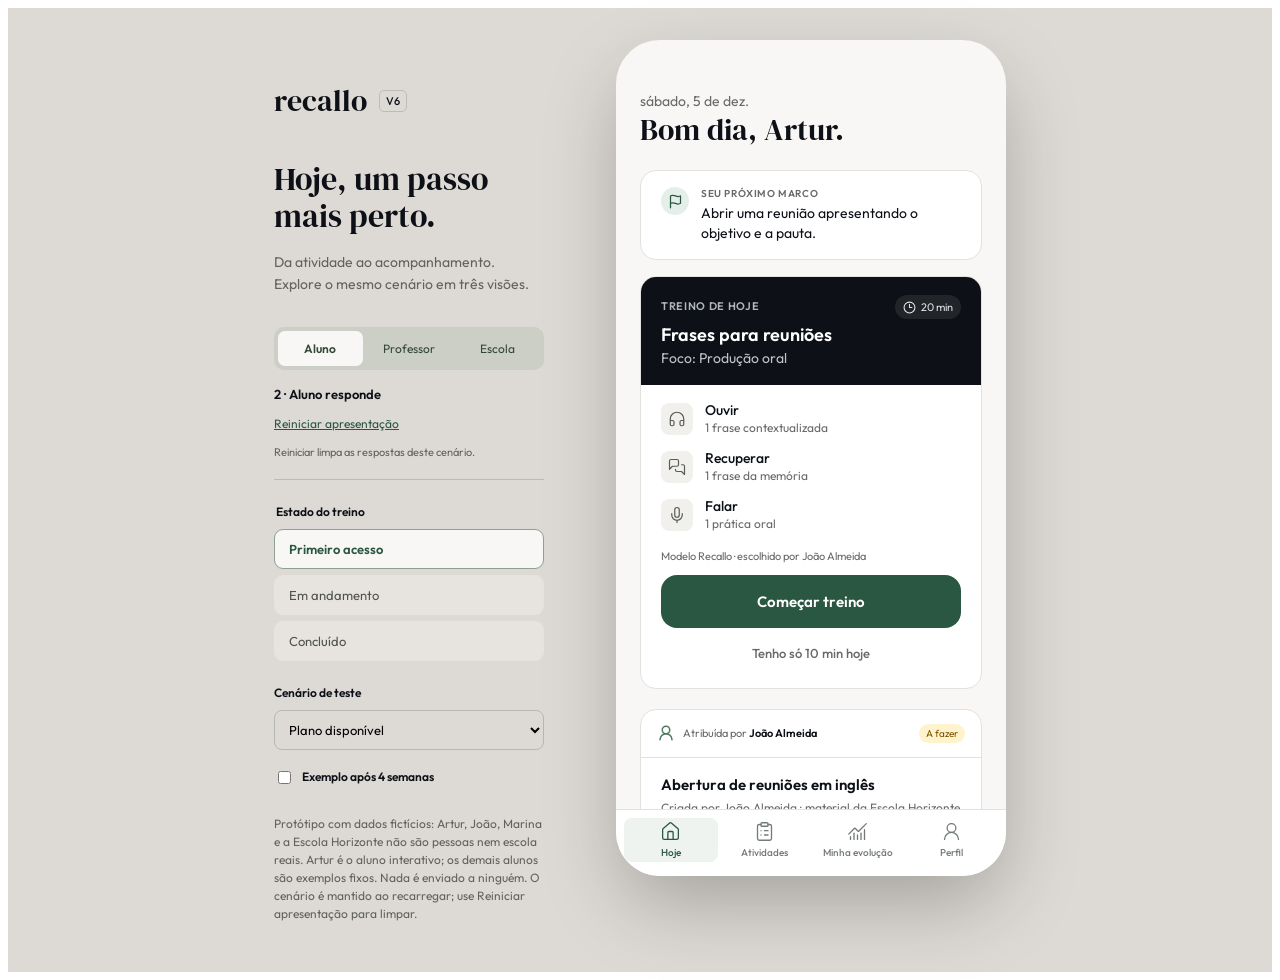
==== index.html @ e8f922bb "Publish Recallo school demo build" ====
<!doctype html>
<html lang="pt-BR">
  <head>
    <meta charset="UTF-8" />
    <meta name="viewport" content="width=device-width, initial-scale=1.0" />
    <meta name="theme-color" content="#2a5741" />
    <title>Recallo V6 · Demonstração para escolas</title>
    <meta name="description" content="Demonstração interativa da experiência Recallo para aluno, professor e escola, com dados fictícios." />
    <script type="module" crossorigin src="/assets/index-Ca0jK_95.js"></script>
    <link rel="stylesheet" crossorigin href="/assets/index-BqFRovKu.css">
  </head>
  <body>
    <div id="root"></div>
  </body>
</html>
---- assets/index-BqFRovKu.css ----
.recallo-v6{--v6-paper: #f8f7f5;--v6-ink: #0d1117;--v6-green: #2a5741;--v6-muted: #696966;--v6-border: #e3e1dc;font-family:Outfit,sans-serif;color:var(--v6-ink);background:#dddad5;min-height:100dvh;padding:32px 24px}.recallo-v6 *{box-sizing:border-box}.recallo-v6 p,.recallo-v6 h1,.recallo-v6 h2{margin:0;overflow-wrap:anywhere}.recallo-v6 button,.recallo-v6 select,.recallo-v6 a{font:inherit}.recallo-v6 button,.recallo-v6 a,.recallo-v6 select{-webkit-tap-highlight-color:transparent}.recallo-v6 button{cursor:pointer}.recallo-v6 :focus-visible{outline:3px solid #6f977e;outline-offset:3px}.recallo-v6 .v6-workspace{display:flex;align-items:flex-start;justify-content:center;gap:72px;max-width:1000px;margin:auto}.recallo-v6 .v6-demo{width:270px;padding-top:40px;flex-shrink:0}.recallo-v6 .v6-demo-brand{font-family:"DM Serif Display",Georgia,serif;font-size:30px;display:flex;align-items:center;gap:12px;margin-bottom:40px}.recallo-v6 .v6-demo-brand span{font:500 11px Outfit,sans-serif;border:1px solid #babeb5;border-radius:5px;padding:3px 6px}.recallo-v6 .v6-demo h2{font:32px/1.15 "DM Serif Display",Georgia,serif;margin-bottom:16px}.recallo-v6 .v6-demo-description{color:#62635d;font-size:14px;line-height:1.6;margin-bottom:32px}.recallo-v6 .v6-demo fieldset{margin:0 0 24px;padding:0;border:0}.recallo-v6 .v6-demo legend,.recallo-v6 .v6-demo label{display:block;font-size:12px;font-weight:600;margin-bottom:10px}.recallo-v6 .v6-demo-options{display:grid;gap:6px}.recallo-v6 .v6-demo-options button{padding:11px 14px;text-align:left;background:#e7e4df;border:1px solid transparent;border-radius:9px;color:#50534d;font-size:13px}.recallo-v6 .v6-demo-options button[aria-pressed=true]{background:#f8f7f5;color:#2a5741;border-color:#8da291;font-weight:600}.recallo-v6 .v6-demo select{width:100%;border:1px solid #b6b9ae;border-radius:8px;padding:10px;background:transparent;font-size:13px}.recallo-v6 .v6-demo-footnote{margin-top:28px;font-size:12px;color:#62635d;line-height:1.5}.recallo-v6 .recallo-v6__phone{display:flex;flex-direction:column;width:390px;max-width:100%;height:min(844px,calc(100dvh - 64px));flex-shrink:0;overflow:hidden;background:var(--v6-paper);border-radius:44px;box-shadow:0 32px 80px -8px #0004;position:sticky;top:32px}.recallo-v6 .v6-content{flex:1;min-height:0;overflow-y:auto;scrollbar-width:thin;scrollbar-color:#d3d4cd transparent}.recallo-v6 .v6-today{padding:52px 24px 28px}.recallo-v6 .v6-greeting{margin-bottom:22px}.recallo-v6 .v6-greeting>p{font-size:14px;color:var(--v6-muted);margin-bottom:2px}.recallo-v6 h1{font:30px/1.2 "DM Serif Display",Georgia,serif}.recallo-v6 .v6-card{background:#fff;border:1px solid var(--v6-border);border-radius:16px;overflow:hidden}.recallo-v6 .v6-info-card{display:flex;align-items:flex-start;gap:12px;padding:16px 20px;margin-bottom:16px;font-size:14px;line-height:1.4}.recallo-v6 .v6-round-icon{display:flex;align-items:center;justify-content:center;color:var(--v6-green);background:#e5efe9;width:28px;height:28px;flex-shrink:0;border-radius:50%}.recallo-v6 .v6-eyebrow{text-transform:uppercase;letter-spacing:.06em;font-size:10px;font-weight:600;color:var(--v6-muted);margin-bottom:3px}.recallo-v6 .v6-row{display:flex;align-items:center;gap:8px}.recallo-v6 .v6-between{justify-content:space-between}.recallo-v6 .v6-training-header{background:#0d1117;color:#fff;padding:18px 20px}.recallo-v6 .v6-training-header h2{font-size:18px;font-weight:600;margin:4px 0 2px;line-height:1.3}.recallo-v6 .v6-training-header>p{font-size:14px;color:#c0c4c8}.recallo-v6 .v6-training-header .v6-eyebrow{color:#b1b6bc;font-size:11px}.recallo-v6 .v6-pill{display:inline-flex;align-items:center;gap:5px;border-radius:30px;background:#ffffff15;color:#e1e4e6;padding:5px 8px;font-size:11px;white-space:nowrap}.recallo-v6 .v6-training-header .v6-training-status{color:#c7e6cf;font-size:12px;margin-top:12px}.recallo-v6 .v6-steps{list-style:none;padding:16px 20px;margin:0;display:grid;gap:12px}.recallo-v6 .v6-steps li{display:flex;align-items:center;gap:12px}.recallo-v6 .v6-icon-tile{width:32px;height:32px;background:#f2f0ed;border-radius:8px;display:flex;align-items:center;justify-content:center;flex-shrink:0;color:#565c56}.recallo-v6 .v6-step-label{font-size:14px;font-weight:500}.recallo-v6 .v6-small{font-size:12px;color:var(--v6-muted);line-height:1.5}.recallo-v6 .v6-step-done .v6-icon-tile{background:#e5efe9;color:var(--v6-green)}.recallo-v6 .v6-step-done .v6-step-label{color:var(--v6-muted)}.recallo-v6 .v6-next{margin-left:auto;font-size:10px;color:var(--v6-green);white-space:nowrap}.recallo-v6 .v6-steps li[data-next=true] .v6-step-label{color:var(--v6-green);font-weight:600}.recallo-v6 .v6-training{margin-bottom:20px}.recallo-v6 .v6-content-origin{padding:0 20px 8px;color:var(--v6-muted);font-size:11px}.recallo-v6 .v6-actions{display:grid;gap:4px;margin:0;padding:4px 20px 12px}.recallo-v6 .v6-actions .v6-secondary{background:transparent;border-color:transparent;padding:10px 4px;min-height:44px;font-size:13px}.recallo-v6 .v6-button{display:flex;align-items:center;justify-content:center;gap:8px;width:100%;padding:15px 12px;border-radius:16px;border:1px solid transparent;text-decoration:none;font-size:14px;font-weight:500;min-height:48px;line-height:1.4}.recallo-v6 .v6-primary{background:var(--v6-green);color:#fff;font-size:15px;font-weight:600}.recallo-v6 .v6-primary:hover{background:#204632}.recallo-v6 .v6-secondary{background:#fff;border-color:var(--v6-border);color:var(--v6-muted)}.recallo-v6 .v6-outline{background:#f0f5f1;border-color:#a9beb0;color:var(--v6-green);border-radius:12px;padding:11px}.recallo-v6 .v6-completion-note{text-align:center;font-size:14px;line-height:1.5;color:var(--v6-muted);padding:4px}.recallo-v6 .v6-teacher{margin-bottom:16px}.recallo-v6 .v6-teacher header{padding:14px 16px;border-bottom:1px solid var(--v6-border);color:#4b7a5e}.recallo-v6 .v6-teacher header p{font-size:11px;color:var(--v6-muted);flex:1}.recallo-v6 .v6-teacher strong{color:var(--v6-ink);font-weight:600}.recallo-v6 .v6-pending{font-size:10px;background:#fff3cd;color:#805600;padding:3px 7px;border-radius:16px;white-space:nowrap}.recallo-v6 .v6-card-body{padding:16px 20px}.recallo-v6 .v6-card-body h2{font-size:15px;font-weight:600;line-height:1.4;margin-bottom:4px}.recallo-v6 .v6-instruction{font-size:14px;line-height:1.5;margin:12px 0 16px}.recallo-v6 .v6-rationale{margin-bottom:0}.recallo-v6 .v6-rationale h2{font-size:12px;font-weight:600;color:var(--v6-green);margin-bottom:4px}.recallo-v6 .v6-next-class{padding:16px 2px 0;color:var(--v6-muted);font-size:12px;line-height:1.5}.recallo-v6 .v6-next-class strong{color:var(--v6-green)}.recallo-v6 .v6-nav{display:grid;grid-template-columns:repeat(4,minmax(0,1fr));flex-shrink:0;padding:8px 8px calc(14px + env(safe-area-inset-bottom));background:#fff;border-top:1px solid var(--v6-border)}.recallo-v6 .v6-nav a{color:#737b77;display:flex;flex-direction:column;align-items:center;justify-content:center;gap:4px;font-size:10px;font-weight:500;min-height:44px;text-decoration:none;border-radius:8px}.recallo-v6 .v6-nav a.active{color:var(--v6-green);background:#eef3f0}.recallo-v6 .v6-staff-nav{grid-template-columns:repeat(3,minmax(0,1fr))}.recallo-v6 .v6-placeholder{padding:64px 24px 32px;display:grid;align-content:start;gap:20px;line-height:1.6}.recallo-v6 .v6-sr-only{position:absolute;width:1px;height:1px;padding:0;margin:-1px;overflow:hidden;clip:rect(0,0,0,0);white-space:nowrap;border:0}.recallo-v6 .v6-role-nav{display:flex;gap:4px;padding:4px;border-radius:10px;background:#cbcfc5;margin-bottom:16px}.recallo-v6 .v6-role-nav a{flex:1;padding:10px 4px;text-align:center;font-size:12px;border-radius:7px;color:#344738;text-decoration:none}.recallo-v6 .v6-role-nav a.active{background:#f8f7f5;font-weight:600}.recallo-v6 .v6-demo-journey{border-bottom:1px solid #b9beb3;padding-bottom:20px;margin-bottom:24px;display:grid;gap:8px}.recallo-v6 .v6-demo-journey p{font-size:13px;font-weight:600}.recallo-v6 .v6-demo-journey button{text-align:left;font-size:12px;color:#2a5741;text-decoration:underline;background:none;border:none;padding:6px 0}.recallo-v6 .v6-demo-journey span{color:#62635d;font-size:11px}.recallo-v6 .v6-flow-page{padding:52px 24px 32px;display:flex;flex-direction:column;gap:18px;font-size:14px;line-height:1.55}.recallo-v6 .v6-flow-page h2{font-size:16px;font-weight:600;line-height:1.4}.recallo-v6 .v6-flow-page .v6-eyebrow{margin:0 0 -10px}.recallo-v6 .v6-flow-page .v6-card-body .v6-eyebrow{margin-bottom:10px}.recallo-v6 .v6-flow-lead{color:var(--v6-muted)}.recallo-v6 .v6-flow-page .v6-card-body>p{margin-top:8px}.recallo-v6 .v6-back{display:flex;gap:8px;align-items:center;color:var(--v6-green);text-decoration:none;font-size:13px;margin-bottom:8px;min-height:36px}.recallo-v6 .v6-flow-status{align-self:flex-start;font-size:11px;padding:4px 8px;border-radius:20px;background:#f1efea;color:#66665f}.recallo-v6 .v6-phase-assigned{color:#805600;background:#fff3cd}.recallo-v6 .v6-phase-submitted{color:#395d7f;background:#e8eff5}.recallo-v6 .v6-phase-reviewed{color:#2a5741;background:#e5efe9}.recallo-v6 .v6-form{display:grid;gap:14px}.recallo-v6 .v6-form label{font-size:13px;font-weight:600;display:block;margin-bottom:6px}.recallo-v6 .v6-form textarea{width:100%;resize:vertical;min-height:80px;padding:12px;background:#fff;border:1px solid #c9cec6;border-radius:12px;color:var(--v6-ink);font:14px/1.5 Outfit,sans-serif}.recallo-v6 .v6-rubric-options{border:0;padding:0;margin:0;display:flex;flex-wrap:wrap;gap:8px}.recallo-v6 .v6-rubric-options legend{font-weight:600;margin-bottom:8px}.recallo-v6 .v6-rubric-options label{display:inline-flex;align-items:center;gap:4px;border:1px solid var(--v6-border);border-radius:9px;padding:8px;margin:0;background:#fff;font-weight:400}.recallo-v6 .v6-rubric-options input{accent-color:var(--v6-green)}.recallo-v6 .v6-button:disabled{opacity:.45;cursor:not-allowed}.recallo-v6 .v6-response{list-style:none;padding:0;margin:12px 0 0;border:1px solid var(--v6-border);border-radius:14px;background:#fff;overflow:hidden}.recallo-v6 .v6-response li{display:flex;gap:12px;padding:14px}.recallo-v6 .v6-response li+li{border-top:1px solid var(--v6-border)}.recallo-v6 .v6-response li>span{color:#77907e;font-size:12px;padding-top:2px}.recallo-v6 .v6-feedback{padding:18px;background:#e5efe9;border:1px solid #c9d9ce;border-radius:16px;display:grid;gap:10px;color:#264f3a}.recallo-v6 .v6-feedback>p{white-space:pre-wrap}.recallo-v6 .v6-person{display:flex;gap:10px;align-items:center;flex-wrap:wrap}.recallo-v6 .v6-person>div{flex:1}.recallo-v6 .v6-person p{color:var(--v6-muted);font-size:12px}.recallo-v6 .v6-person .v6-flow-status{margin-left:auto}.recallo-v6 .v6-avatar{display:flex;justify-content:center;align-items:center;width:36px;height:36px;border-radius:50%;background:#e5efe9;color:#2a5741;font-size:12px;font-weight:600}.recallo-v6 .v6-timeline{list-style:none;margin:20px 0 0;padding:0;display:grid;gap:18px}.recallo-v6 .v6-timeline li{display:flex;gap:12px}.recallo-v6 .v6-timeline li>span{width:24px;height:24px;display:flex;align-items:center;justify-content:center;border-radius:50%;background:#eeefeb;color:#747c72;flex-shrink:0}.recallo-v6 .v6-timeline li[data-done=true]>span{background:#e5efe9;color:#2a5741}.recallo-v6 .v6-timeline p{font-size:12px;color:var(--v6-muted)}.recallo-v6 .v6-dot{width:5px;height:5px;background:#a3aaa0;border-radius:50%}.recallo-v6 .v6-facts{margin:12px 0 0}.recallo-v6 .v6-facts>div{display:grid;gap:4px;padding:12px 0;border-bottom:1px solid var(--v6-border)}.recallo-v6 .v6-facts>div:last-child{border-bottom:0}.recallo-v6 .v6-facts dt{color:var(--v6-muted);font-size:12px}.recallo-v6 .v6-facts dd{margin:0;font-size:14px;font-weight:500}.recallo-v6 .v6-menu-action{margin-top:16px}.recallo-v6 .v6-text-link{color:var(--v6-green);text-decoration:underline}.recallo-v6 .v6-segmented,.recallo-v6 .v6-skill-picker{display:flex;gap:4px;padding:4px;background:#eeede9;border-radius:12px}.recallo-v6 .v6-segmented button,.recallo-v6 .v6-skill-picker button{flex:1;border:0;border-radius:9px;padding:10px 3px;color:#646b62;background:transparent;font-size:13px}.recallo-v6 .v6-segmented button[aria-pressed=true],.recallo-v6 .v6-skill-picker button[aria-pressed=true]{color:#2a5741;background:#fff;box-shadow:0 1px 3px #0001;font-weight:600}.recallo-v6 .v6-skill-picker{margin-top:16px}.recallo-v6 .v6-skill-picker button{font-size:12px}.recallo-v6 .v6-example-switch{display:flex;align-items:center;justify-content:space-between;gap:8px;color:var(--v6-muted);font-size:11px}.recallo-v6 .v6-example-switch button{padding:6px 0;border:0;background:none;color:var(--v6-green);text-decoration:underline;font-size:11px}.recallo-v6 .v6-week-summary{padding:20px;background:#0d1117;border-radius:16px;color:#fff}.recallo-v6 .v6-week-summary .v6-eyebrow{color:#bdc1c6;margin-bottom:14px}.recallo-v6 .v6-week-summary>div{display:grid;grid-template-columns:repeat(3,1fr);gap:10px}.recallo-v6 .v6-week-summary strong{display:block;font-size:26px;line-height:1.3;font-weight:600}.recallo-v6 .v6-week-summary strong span{font-size:16px;font-weight:400;color:#bfc7c1}.recallo-v6 .v6-week-summary p>span{color:#bdc1c6;font-size:11px}.recallo-v6 .v6-chart-stat{display:flex;align-items:center;gap:12px;margin:18px 0 8px}.recallo-v6 .v6-chart-stat strong{font-size:30px;color:#2a5741;font-weight:600}.recallo-v6 .v6-chart-stat span{font-size:11px;color:var(--v6-muted)}.recallo-v6 .v6-chart-stat b{color:#2a5741;font-weight:500}.recallo-v6 .v6-line-chart{display:block;width:100%;margin:12px 0;overflow:visible}.recallo-v6 .v6-data-details{margin-top:12px;font-size:13px}.recallo-v6 .v6-data-details summary{color:#2a5741;cursor:pointer;padding:8px 0}.recallo-v6 .v6-data-details p{margin-top:10px}.recallo-v6 .v6-consistency{display:grid;gap:10px;margin-top:16px}.recallo-v6 .v6-consistency>div{display:flex;align-items:center;gap:10px;font-size:11px;color:var(--v6-muted)}.recallo-v6 .v6-consistency>div>div{display:flex;flex:1;gap:4px}.recallo-v6 .v6-consistency i{flex:1;height:16px;border-radius:3px;background:#f2f0ed}.recallo-v6 .v6-consistency i[data-done=true]{background:#2a5741}.recallo-v6 .v6-goal{margin-bottom:0}.recallo-v6 .v6-goal h2{font-size:14px}.recallo-v6 .v6-goal .v6-small{margin:6px 0 2px}.recallo-v6 .v6-history-notice{background:#e5efe9;border-radius:12px;padding:14px;font-size:13px}.recallo-v6 .v6-history-notice button{color:#2a5741;background:none;border:none;padding:8px 0 0;font-weight:500}.recallo-v6 .v6-practice-options{border:0;padding:0;margin:0;display:grid;gap:10px}.recallo-v6 .v6-practice-options legend{font-size:12px;color:var(--v6-muted);margin-bottom:12px}.recallo-v6 .v6-practice-options label{display:flex;align-items:center;gap:12px;padding:14px;background:#fff;border:1px solid #d3d8d0;border-radius:12px;cursor:pointer}.recallo-v6 .v6-practice-options input{accent-color:#2a5741}.recallo-v6 .v6-training-question{display:grid;gap:16px}.recallo-v6 .v6-training-question blockquote{margin:0;padding:14px;border-left:3px solid var(--v6-green);background:#eef3f0;font-size:16px}.recallo-v6 .v6-history-toggle{display:flex!important;align-items:center;gap:8px;margin-top:18px;line-height:1.4}.recallo-v6 .v6-example-tag{display:inline-block;margin-right:8px;padding:2px 8px;border-radius:20px;background:#efe9dc;color:#6b5a2e;font-size:11px;font-weight:600}.recallo-v6 .v6-dash-header{display:flex;flex-wrap:wrap;align-items:flex-end;justify-content:space-between;gap:8px 16px}.recallo-v6 .v6-flow-page .v6-dash-header .v6-eyebrow{margin:0 0 6px}.recallo-v6 .v6-dash-grid{display:grid;gap:14px}.recallo-v6 .v6-dash-block{display:flex;flex-direction:column;gap:8px}.recallo-v6 .v6-flow-page .v6-dash-block .v6-eyebrow{margin-bottom:0}.recallo-v6 .v6-dash-number{font-size:13px;color:var(--v6-muted)}.recallo-v6 .v6-dash-number strong{display:block;font:30px/1.1 "DM Serif Display",Georgia,serif;color:var(--v6-ink)}.recallo-v6 .v6-bar-chart{display:block;width:100%;height:auto;margin:4px 0}.recallo-v6 [data-rating=atendido]{--rating: #2a5741}.recallo-v6 [data-rating=parcial]{--rating: #c99a3a}.recallo-v6 [data-rating=ainda-nao]{--rating: #b85c45}.recallo-v6 .v6-criteria-chart{display:grid;gap:10px;margin:6px 0}.recallo-v6 .v6-criteria-legend{display:flex;flex-wrap:wrap;gap:10px;margin:0;padding:0;list-style:none;font-size:11px;color:var(--v6-muted)}.recallo-v6 .v6-criteria-legend li:before{content:"";display:inline-block;width:8px;height:8px;margin-right:5px;border-radius:2px;background:var(--rating)}.recallo-v6 .v6-criteria-row{display:grid;grid-template-columns:64px 1fr;align-items:center;gap:8px;font-size:12px}.recallo-v6 .v6-criteria-bar{display:flex;gap:2px;height:20px}.recallo-v6 .v6-criteria-bar i{display:flex;align-items:center;justify-content:center;min-width:18px;border-radius:4px;background:var(--rating);color:#fff;font-size:10px;font-style:normal;font-weight:600}.recallo-v6 .v6-signal-list{list-style:none;margin:4px 0;padding:0;display:grid;gap:10px;font-size:12px}.recallo-v6 .v6-signal-list li{display:grid;gap:2px;padding-left:10px;border-left:3px solid #d9a441}.recallo-v6 .v6-signal-list span,.recallo-v6 .v6-signal-detail span{color:var(--v6-muted)}.recallo-v6 .v6-signal-detail{list-style:none;margin:8px 0 0;padding:0;display:grid;gap:10px}.recallo-v6 .v6-signal-detail li{display:grid;gap:2px;font-size:13px}.recallo-v6 .v6-table-wrap{overflow-x:auto;margin-top:10px}.recallo-v6 .v6-dashboard>.v6-table-wrap{background:#fff;border:1px solid var(--v6-border);border-radius:16px}.recallo-v6 .v6-table{width:100%;border-collapse:collapse;font-size:12px}.recallo-v6 .v6-table th{text-align:left;font-weight:600;color:var(--v6-muted);padding:8px 10px;border-bottom:1px solid var(--v6-border);white-space:nowrap}.recallo-v6 .v6-table td{padding:10px;border-bottom:1px solid var(--v6-border);vertical-align:top}.recallo-v6 .v6-table tr:last-child td{border-bottom:0}.recallo-v6 .v6-table td:nth-child(-n+2){white-space:nowrap}.recallo-v6 .v6-dash-section-title{margin-top:12px}.recallo-v6 .v6-dash-row{display:grid;gap:14px}.recallo-v6 .v6-dash-tools{display:grid;justify-items:end;gap:8px}.recallo-v6 .v6-period{min-width:300px}.recallo-v6 .v6-trend-summary{list-style:none;margin:0;padding:0;display:grid;gap:4px;font-size:13px}.recallo-v6 .v6-trend-summary li{display:flex;justify-content:space-between;gap:8px}.recallo-v6 .v6-queue{list-style:none;margin:10px 0 0;padding:0;display:grid}.recallo-v6 .v6-queue li{display:flex;align-items:center;justify-content:space-between;gap:12px;padding:10px 0;border-bottom:1px solid var(--v6-border)}.recallo-v6 .v6-queue li:last-child{border-bottom:0}.recallo-v6 .v6-queue li>div{display:grid}.recallo-v6 .v6-queue .v6-button{width:auto;min-height:36px;padding:6px 16px;font-size:13px}.recallo-v6 .v6-staff-brand{display:none}@media (min-width: 761px){.recallo-v6 .v6-workspace-wide{max-width:1320px;gap:48px}.recallo-v6 .recallo-v6__phone.v6-frame-wide{width:min(960px,calc(100vw - 400px));border-radius:20px}.recallo-v6 .v6-frame-wide .v6-nav{order:-1;display:flex;align-items:center;gap:4px;padding:12px 24px;border-top:0;border-bottom:1px solid var(--v6-border)}.recallo-v6 .v6-frame-wide .v6-nav a{flex-direction:row;gap:8px;padding:8px 14px;font-size:13px;min-height:40px}.recallo-v6 .v6-frame-wide .v6-staff-brand{display:flex;align-items:baseline;gap:10px;margin-right:auto;font:22px "DM Serif Display",Georgia,serif}.recallo-v6 .v6-frame-wide .v6-staff-brand small{font:500 12px Outfit,sans-serif;color:var(--v6-muted)}.recallo-v6 .v6-frame-wide .v6-flow-page{width:100%;max-width:780px;margin:0 auto;padding:36px 40px 48px}.recallo-v6 .v6-frame-wide .v6-flow-page.v6-dashboard{max-width:920px}.recallo-v6 .v6-frame-wide .v6-dash-grid{grid-template-columns:repeat(3,minmax(0,1fr))}.recallo-v6 .v6-frame-wide .v6-dash-row{grid-template-columns:3fr 2fr}}@media (max-width: 760px){.recallo-v6 .v6-workspace{flex-direction:column;align-items:center;gap:24px}.recallo-v6 .recallo-v6__phone{position:static}.recallo-v6 .v6-demo{padding-top:0;width:390px;max-width:100%}.recallo-v6 .v6-demo-brand{margin-bottom:12px}.recallo-v6 .v6-demo h2,.recallo-v6 .v6-demo-description,.recallo-v6 .v6-demo-footnote{display:none}.recallo-v6 .v6-demo-options{grid-template-columns:repeat(3,minmax(0,1fr))}.recallo-v6 .v6-demo-options button{text-align:center;padding:10px 4px;font-size:12px}.recallo-v6 .v6-demo fieldset{margin-bottom:12px}}@media (max-width: 430px){.recallo-v6{padding:0}.recallo-v6 .v6-workspace{gap:0}.recallo-v6 .v6-demo{padding:18px 20px}.recallo-v6 .recallo-v6__phone{width:100%;height:100dvh;border-radius:0;box-shadow:none}.recallo-v6 .v6-today{padding-top:28px}}
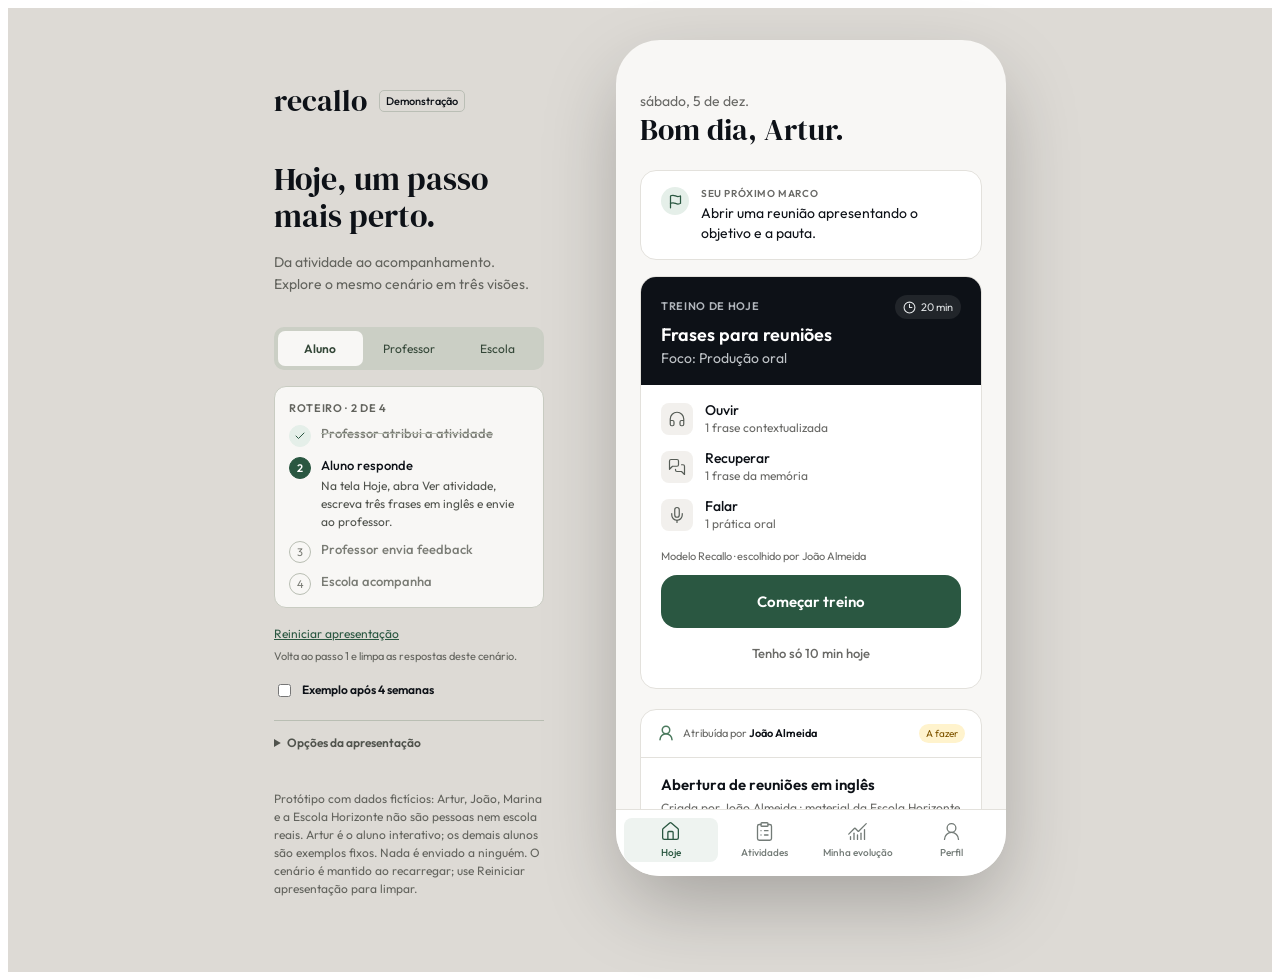
==== commit 93baa6c5: "Update demo: guided walkthrough" ====
--- a/index.html
+++ b/index.html
@@ -4,10 +4,10 @@
     <meta charset="UTF-8" />
     <meta name="viewport" content="width=device-width, initial-scale=1.0" />
     <meta name="theme-color" content="#2a5741" />
-    <title>Recallo V6 · Demonstração para escolas</title>
+    <title>Recallo · Demonstração para escolas</title>
     <meta name="description" content="Demonstração interativa da experiência Recallo para aluno, professor e escola, com dados fictícios." />
-    <script type="module" crossorigin src="/assets/index-Ca0jK_95.js"></script>
-    <link rel="stylesheet" crossorigin href="/assets/index-BqFRovKu.css">
+    <script type="module" crossorigin src="/assets/index-BAZgdXwG.js"></script>
+    <link rel="stylesheet" crossorigin href="/assets/index-De7ekRTb.css">
   </head>
   <body>
     <div id="root"></div>
--- a/assets/index-De7ekRTb.css
+++ b/assets/index-De7ekRTb.css
@@ -0,0 +1 @@
+.recallo-v6{--v6-paper: #f8f7f5;--v6-ink: #0d1117;--v6-green: #2a5741;--v6-muted: #696966;--v6-border: #e3e1dc;font-family:Outfit,sans-serif;color:var(--v6-ink);background:#dddad5;min-height:100dvh;padding:32px 24px}.recallo-v6 *{box-sizing:border-box}.recallo-v6 p,.recallo-v6 h1,.recallo-v6 h2{margin:0;overflow-wrap:anywhere}.recallo-v6 button,.recallo-v6 select,.recallo-v6 a{font:inherit}.recallo-v6 button,.recallo-v6 a,.recallo-v6 select{-webkit-tap-highlight-color:transparent}.recallo-v6 button{cursor:pointer}.recallo-v6 :focus-visible{outline:3px solid #6f977e;outline-offset:3px}.recallo-v6 .v6-workspace{display:flex;align-items:flex-start;justify-content:center;gap:72px;max-width:1000px;margin:auto}.recallo-v6 .v6-demo{width:270px;padding-top:40px;flex-shrink:0}.recallo-v6 .v6-demo-brand{font-family:"DM Serif Display",Georgia,serif;font-size:30px;display:flex;align-items:center;gap:12px;margin-bottom:40px}.recallo-v6 .v6-demo-brand span{font:500 11px Outfit,sans-serif;border:1px solid #babeb5;border-radius:5px;padding:3px 6px}.recallo-v6 .v6-demo h2{font:32px/1.15 "DM Serif Display",Georgia,serif;margin-bottom:16px}.recallo-v6 .v6-demo-description{color:#62635d;font-size:14px;line-height:1.6;margin-bottom:32px}.recallo-v6 .v6-demo fieldset{margin:0 0 24px;padding:0;border:0}.recallo-v6 .v6-demo legend,.recallo-v6 .v6-demo label{display:block;font-size:12px;font-weight:600;margin-bottom:10px}.recallo-v6 .v6-demo-options{display:grid;gap:6px}.recallo-v6 .v6-demo-options button{padding:11px 14px;text-align:left;background:#e7e4df;border:1px solid transparent;border-radius:9px;color:#50534d;font-size:13px}.recallo-v6 .v6-demo-options button[aria-pressed=true]{background:#f8f7f5;color:#2a5741;border-color:#8da291;font-weight:600}.recallo-v6 .v6-demo select{width:100%;border:1px solid #b6b9ae;border-radius:8px;padding:10px;background:transparent;font-size:13px}.recallo-v6 .v6-demo-footnote{margin-top:28px;font-size:12px;color:#62635d;line-height:1.5}.recallo-v6 .recallo-v6__phone{display:flex;flex-direction:column;width:390px;max-width:100%;height:min(844px,calc(100dvh - 64px));flex-shrink:0;overflow:hidden;background:var(--v6-paper);border-radius:44px;box-shadow:0 32px 80px -8px #0004;position:sticky;top:32px}.recallo-v6 .v6-content{flex:1;min-height:0;overflow-y:auto;scrollbar-width:thin;scrollbar-color:#d3d4cd transparent}.recallo-v6 .v6-today{padding:52px 24px 28px}.recallo-v6 .v6-greeting{margin-bottom:22px}.recallo-v6 .v6-greeting>p{font-size:14px;color:var(--v6-muted);margin-bottom:2px}.recallo-v6 h1{font:30px/1.2 "DM Serif Display",Georgia,serif}.recallo-v6 .v6-card{background:#fff;border:1px solid var(--v6-border);border-radius:16px;overflow:hidden}.recallo-v6 .v6-info-card{display:flex;align-items:flex-start;gap:12px;padding:16px 20px;margin-bottom:16px;font-size:14px;line-height:1.4}.recallo-v6 .v6-round-icon{display:flex;align-items:center;justify-content:center;color:var(--v6-green);background:#e5efe9;width:28px;height:28px;flex-shrink:0;border-radius:50%}.recallo-v6 .v6-eyebrow{text-transform:uppercase;letter-spacing:.06em;font-size:10px;font-weight:600;color:var(--v6-muted);margin-bottom:3px}.recallo-v6 .v6-row{display:flex;align-items:center;gap:8px}.recallo-v6 .v6-between{justify-content:space-between}.recallo-v6 .v6-training-header{background:#0d1117;color:#fff;padding:18px 20px}.recallo-v6 .v6-training-header h2{font-size:18px;font-weight:600;margin:4px 0 2px;line-height:1.3}.recallo-v6 .v6-training-header>p{font-size:14px;color:#c0c4c8}.recallo-v6 .v6-training-header .v6-eyebrow{color:#b1b6bc;font-size:11px}.recallo-v6 .v6-pill{display:inline-flex;align-items:center;gap:5px;border-radius:30px;background:#ffffff15;color:#e1e4e6;padding:5px 8px;font-size:11px;white-space:nowrap}.recallo-v6 .v6-training-header .v6-training-status{color:#c7e6cf;font-size:12px;margin-top:12px}.recallo-v6 .v6-steps{list-style:none;padding:16px 20px;margin:0;display:grid;gap:12px}.recallo-v6 .v6-steps li{display:flex;align-items:center;gap:12px}.recallo-v6 .v6-icon-tile{width:32px;height:32px;background:#f2f0ed;border-radius:8px;display:flex;align-items:center;justify-content:center;flex-shrink:0;color:#565c56}.recallo-v6 .v6-step-label{font-size:14px;font-weight:500}.recallo-v6 .v6-small{font-size:12px;color:var(--v6-muted);line-height:1.5}.recallo-v6 .v6-step-done .v6-icon-tile{background:#e5efe9;color:var(--v6-green)}.recallo-v6 .v6-step-done .v6-step-label{color:var(--v6-muted)}.recallo-v6 .v6-next{margin-left:auto;font-size:10px;color:var(--v6-green);white-space:nowrap}.recallo-v6 .v6-steps li[data-next=true] .v6-step-label{color:var(--v6-green);font-weight:600}.recallo-v6 .v6-training{margin-bottom:20px}.recallo-v6 .v6-content-origin{padding:0 20px 8px;color:var(--v6-muted);font-size:11px}.recallo-v6 .v6-actions{display:grid;gap:4px;margin:0;padding:4px 20px 12px}.recallo-v6 .v6-actions .v6-secondary{background:transparent;border-color:transparent;padding:10px 4px;min-height:44px;font-size:13px}.recallo-v6 .v6-button{display:flex;align-items:center;justify-content:center;gap:8px;width:100%;padding:15px 12px;border-radius:16px;border:1px solid transparent;text-decoration:none;font-size:14px;font-weight:500;min-height:48px;line-height:1.4}.recallo-v6 .v6-primary{background:var(--v6-green);color:#fff;font-size:15px;font-weight:600}.recallo-v6 .v6-primary:hover{background:#204632}.recallo-v6 .v6-secondary{background:#fff;border-color:var(--v6-border);color:var(--v6-muted)}.recallo-v6 .v6-outline{background:#f0f5f1;border-color:#a9beb0;color:var(--v6-green);border-radius:12px;padding:11px}.recallo-v6 .v6-completion-note{text-align:center;font-size:14px;line-height:1.5;color:var(--v6-muted);padding:4px}.recallo-v6 .v6-teacher{margin-bottom:16px}.recallo-v6 .v6-teacher header{padding:14px 16px;border-bottom:1px solid var(--v6-border);color:#4b7a5e}.recallo-v6 .v6-teacher header p{font-size:11px;color:var(--v6-muted);flex:1}.recallo-v6 .v6-teacher strong{color:var(--v6-ink);font-weight:600}.recallo-v6 .v6-pending{font-size:10px;background:#fff3cd;color:#805600;padding:3px 7px;border-radius:16px;white-space:nowrap}.recallo-v6 .v6-card-body{padding:16px 20px}.recallo-v6 .v6-card-body h2{font-size:15px;font-weight:600;line-height:1.4;margin-bottom:4px}.recallo-v6 .v6-instruction{font-size:14px;line-height:1.5;margin:12px 0 16px}.recallo-v6 .v6-rationale{margin-bottom:0}.recallo-v6 .v6-rationale h2{font-size:12px;font-weight:600;color:var(--v6-green);margin-bottom:4px}.recallo-v6 .v6-next-class{padding:16px 2px 0;color:var(--v6-muted);font-size:12px;line-height:1.5}.recallo-v6 .v6-next-class strong{color:var(--v6-green)}.recallo-v6 .v6-nav{display:grid;grid-template-columns:repeat(4,minmax(0,1fr));flex-shrink:0;padding:8px 8px calc(14px + env(safe-area-inset-bottom));background:#fff;border-top:1px solid var(--v6-border)}.recallo-v6 .v6-nav a{color:#737b77;display:flex;flex-direction:column;align-items:center;justify-content:center;gap:4px;font-size:10px;font-weight:500;min-height:44px;text-decoration:none;border-radius:8px}.recallo-v6 .v6-nav a.active{color:var(--v6-green);background:#eef3f0}.recallo-v6 .v6-staff-nav{grid-template-columns:repeat(3,minmax(0,1fr))}.recallo-v6 .v6-placeholder{padding:64px 24px 32px;display:grid;align-content:start;gap:20px;line-height:1.6}.recallo-v6 .v6-sr-only{position:absolute;width:1px;height:1px;padding:0;margin:-1px;overflow:hidden;clip:rect(0,0,0,0);white-space:nowrap;border:0}.recallo-v6 .v6-role-nav{display:flex;gap:4px;padding:4px;border-radius:10px;background:#cbcfc5;margin-bottom:16px}.recallo-v6 .v6-role-nav a{flex:1;padding:10px 4px;text-align:center;font-size:12px;border-radius:7px;color:#344738;text-decoration:none}.recallo-v6 .v6-role-nav a.active{background:#f8f7f5;font-weight:600}.recallo-v6 .v6-demo-journey{display:grid;gap:2px}.recallo-v6 .v6-demo-journey p{font-size:13px;font-weight:600}.recallo-v6 .v6-demo-journey button{text-align:left;font-size:12px;color:#2a5741;text-decoration:underline;background:none;border:none;padding:6px 0}.recallo-v6 .v6-demo-journey span{color:#62635d;font-size:11px}.recallo-v6 .v6-guide{background:#f8f7f5;border:1px solid #c9ccc2;border-radius:12px;padding:14px 14px 12px;margin-bottom:12px}.recallo-v6 .v6-guide-title{font-size:11px;font-weight:600;text-transform:uppercase;letter-spacing:.06em;color:#62635d;margin-bottom:10px}.recallo-v6 .v6-guide ol{list-style:none;margin:0;padding:0;display:grid;gap:10px}.recallo-v6 .v6-guide li{display:flex;gap:10px;align-items:flex-start;font-size:13px;color:#7a7c75}.recallo-v6 .v6-guide li strong{font-weight:500}.recallo-v6 .v6-guide-marker{display:flex;align-items:center;justify-content:center;width:22px;height:22px;flex-shrink:0;border-radius:50%;border:1px solid #b9beb3;font-size:11px}.recallo-v6 .v6-guide-done .v6-guide-marker{background:#e5efe9;border-color:#e5efe9;color:var(--v6-green)}.recallo-v6 .v6-guide-done strong{text-decoration:line-through;text-decoration-color:#b9beb3}.recallo-v6 .v6-guide li.v6-guide-current{color:var(--v6-ink)}.recallo-v6 .v6-guide-current .v6-guide-marker{background:var(--v6-green);border-color:var(--v6-green);color:#fff;font-weight:600}.recallo-v6 .v6-guide-current strong{font-weight:600}.recallo-v6 .v6-guide-current p{font-size:12px;line-height:1.5;color:#50534d;margin-top:4px}.recallo-v6 .v6-guide-action{display:inline-flex;align-items:center;min-height:36px;margin-top:8px;padding:6px 14px;border-radius:9px;background:var(--v6-green);color:#fff;font-size:12px;font-weight:600;text-decoration:none}.recallo-v6 .v6-guide-action:hover{background:#204632}.recallo-v6 .v6-demo-advanced{margin-top:20px;border-top:1px solid #b9beb3;padding-top:14px}.recallo-v6 .v6-demo-advanced summary{cursor:pointer;font-size:12px;font-weight:600;color:#50534d;margin-bottom:12px}.recallo-v6 .v6-demo-footnote-short{display:none}.recallo-v6 .v6-flow-page{padding:52px 24px 32px;display:flex;flex-direction:column;gap:18px;font-size:14px;line-height:1.55}.recallo-v6 .v6-flow-page h2{font-size:16px;font-weight:600;line-height:1.4}.recallo-v6 .v6-flow-page .v6-eyebrow{margin:0 0 -10px}.recallo-v6 .v6-flow-page .v6-card-body .v6-eyebrow{margin-bottom:10px}.recallo-v6 .v6-flow-lead{color:var(--v6-muted)}.recallo-v6 .v6-flow-page .v6-card-body>p{margin-top:8px}.recallo-v6 .v6-back{display:flex;gap:8px;align-items:center;color:var(--v6-green);text-decoration:none;font-size:13px;margin-bottom:8px;min-height:36px}.recallo-v6 .v6-flow-status{align-self:flex-start;font-size:11px;padding:4px 8px;border-radius:20px;background:#f1efea;color:#66665f}.recallo-v6 .v6-phase-assigned{color:#805600;background:#fff3cd}.recallo-v6 .v6-phase-submitted{color:#395d7f;background:#e8eff5}.recallo-v6 .v6-phase-reviewed{color:#2a5741;background:#e5efe9}.recallo-v6 .v6-form{display:grid;gap:14px}.recallo-v6 .v6-form label{font-size:13px;font-weight:600;display:block;margin-bottom:6px}.recallo-v6 .v6-form textarea{width:100%;resize:vertical;min-height:80px;padding:12px;background:#fff;border:1px solid #c9cec6;border-radius:12px;color:var(--v6-ink);font:14px/1.5 Outfit,sans-serif}.recallo-v6 .v6-rubric-options{border:0;padding:0;margin:0;display:flex;flex-wrap:wrap;gap:8px}.recallo-v6 .v6-rubric-options legend{font-weight:600;margin-bottom:8px}.recallo-v6 .v6-rubric-options label{display:inline-flex;align-items:center;gap:4px;border:1px solid var(--v6-border);border-radius:9px;padding:8px;margin:0;background:#fff;font-weight:400}.recallo-v6 .v6-rubric-options input{accent-color:var(--v6-green)}.recallo-v6 .v6-button:disabled{opacity:.45;cursor:not-allowed}.recallo-v6 .v6-response{list-style:none;padding:0;margin:12px 0 0;border:1px solid var(--v6-border);border-radius:14px;background:#fff;overflow:hidden}.recallo-v6 .v6-response li{display:flex;gap:12px;padding:14px}.recallo-v6 .v6-response li+li{border-top:1px solid var(--v6-border)}.recallo-v6 .v6-response li>span{color:#77907e;font-size:12px;padding-top:2px}.recallo-v6 .v6-feedback{padding:18px;background:#e5efe9;border:1px solid #c9d9ce;border-radius:16px;display:grid;gap:10px;color:#264f3a}.recallo-v6 .v6-feedback>p{white-space:pre-wrap}.recallo-v6 .v6-person{display:flex;gap:10px;align-items:center;flex-wrap:wrap}.recallo-v6 .v6-person>div{flex:1}.recallo-v6 .v6-person p{color:var(--v6-muted);font-size:12px}.recallo-v6 .v6-person .v6-flow-status{margin-left:auto}.recallo-v6 .v6-avatar{display:flex;justify-content:center;align-items:center;width:36px;height:36px;border-radius:50%;background:#e5efe9;color:#2a5741;font-size:12px;font-weight:600}.recallo-v6 .v6-timeline{list-style:none;margin:20px 0 0;padding:0;display:grid;gap:18px}.recallo-v6 .v6-timeline li{display:flex;gap:12px}.recallo-v6 .v6-timeline li>span{width:24px;height:24px;display:flex;align-items:center;justify-content:center;border-radius:50%;background:#eeefeb;color:#747c72;flex-shrink:0}.recallo-v6 .v6-timeline li[data-done=true]>span{background:#e5efe9;color:#2a5741}.recallo-v6 .v6-timeline p{font-size:12px;color:var(--v6-muted)}.recallo-v6 .v6-dot{width:5px;height:5px;background:#a3aaa0;border-radius:50%}.recallo-v6 .v6-facts{margin:12px 0 0}.recallo-v6 .v6-facts>div{display:grid;gap:4px;padding:12px 0;border-bottom:1px solid var(--v6-border)}.recallo-v6 .v6-facts>div:last-child{border-bottom:0}.recallo-v6 .v6-facts dt{color:var(--v6-muted);font-size:12px}.recallo-v6 .v6-facts dd{margin:0;font-size:14px;font-weight:500}.recallo-v6 .v6-menu-action{margin-top:16px}.recallo-v6 .v6-text-link{color:var(--v6-green);text-decoration:underline}.recallo-v6 .v6-segmented,.recallo-v6 .v6-skill-picker{display:flex;gap:4px;padding:4px;background:#eeede9;border-radius:12px}.recallo-v6 .v6-segmented button,.recallo-v6 .v6-skill-picker button{flex:1;border:0;border-radius:9px;padding:10px 3px;color:#646b62;background:transparent;font-size:13px}.recallo-v6 .v6-segmented button[aria-pressed=true],.recallo-v6 .v6-skill-picker button[aria-pressed=true]{color:#2a5741;background:#fff;box-shadow:0 1px 3px #0001;font-weight:600}.recallo-v6 .v6-skill-picker{margin-top:16px}.recallo-v6 .v6-skill-picker button{font-size:12px}.recallo-v6 .v6-example-switch{display:flex;align-items:center;justify-content:space-between;gap:8px;color:var(--v6-muted);font-size:11px}.recallo-v6 .v6-example-switch button{padding:6px 0;border:0;background:none;color:var(--v6-green);text-decoration:underline;font-size:11px}.recallo-v6 .v6-week-summary{padding:20px;background:#0d1117;border-radius:16px;color:#fff}.recallo-v6 .v6-week-summary .v6-eyebrow{color:#bdc1c6;margin-bottom:14px}.recallo-v6 .v6-week-summary>div{display:grid;grid-template-columns:repeat(3,1fr);gap:10px}.recallo-v6 .v6-week-summary strong{display:block;font-size:26px;line-height:1.3;font-weight:600}.recallo-v6 .v6-week-summary strong span{font-size:16px;font-weight:400;color:#bfc7c1}.recallo-v6 .v6-week-summary p>span{color:#bdc1c6;font-size:11px}.recallo-v6 .v6-chart-stat{display:flex;align-items:center;gap:12px;margin:18px 0 8px}.recallo-v6 .v6-chart-stat strong{font-size:30px;color:#2a5741;font-weight:600}.recallo-v6 .v6-chart-stat span{font-size:11px;color:var(--v6-muted)}.recallo-v6 .v6-chart-stat b{color:#2a5741;font-weight:500}.recallo-v6 .v6-line-chart{display:block;width:100%;margin:12px 0;overflow:visible}.recallo-v6 .v6-data-details{margin-top:12px;font-size:13px}.recallo-v6 .v6-data-details summary{color:#2a5741;cursor:pointer;padding:8px 0}.recallo-v6 .v6-data-details p{margin-top:10px}.recallo-v6 .v6-consistency{display:grid;gap:10px;margin-top:16px}.recallo-v6 .v6-consistency>div{display:flex;align-items:center;gap:10px;font-size:11px;color:var(--v6-muted)}.recallo-v6 .v6-consistency>div>div{display:flex;flex:1;gap:4px}.recallo-v6 .v6-consistency i{flex:1;height:16px;border-radius:3px;background:#f2f0ed}.recallo-v6 .v6-consistency i[data-done=true]{background:#2a5741}.recallo-v6 .v6-goal{margin-bottom:0}.recallo-v6 .v6-goal h2{font-size:14px}.recallo-v6 .v6-goal .v6-small{margin:6px 0 2px}.recallo-v6 .v6-history-notice{background:#e5efe9;border-radius:12px;padding:14px;font-size:13px}.recallo-v6 .v6-history-notice button{color:#2a5741;background:none;border:none;padding:8px 0 0;font-weight:500}.recallo-v6 .v6-practice-options{border:0;padding:0;margin:0;display:grid;gap:10px}.recallo-v6 .v6-practice-options legend{font-size:12px;color:var(--v6-muted);margin-bottom:12px}.recallo-v6 .v6-practice-options label{display:flex;align-items:center;gap:12px;padding:14px;background:#fff;border:1px solid #d3d8d0;border-radius:12px;cursor:pointer}.recallo-v6 .v6-practice-options input{accent-color:#2a5741}.recallo-v6 .v6-training-question{display:grid;gap:16px}.recallo-v6 .v6-training-question blockquote{margin:0;padding:14px;border-left:3px solid var(--v6-green);background:#eef3f0;font-size:16px}.recallo-v6 .v6-history-toggle{display:flex!important;align-items:center;gap:8px;margin-top:18px;line-height:1.4}.recallo-v6 .v6-example-tag{display:inline-block;margin-right:8px;padding:2px 8px;border-radius:20px;background:#efe9dc;color:#6b5a2e;font-size:11px;font-weight:600}.recallo-v6 .v6-dash-header{display:flex;flex-wrap:wrap;align-items:flex-end;justify-content:space-between;gap:8px 16px}.recallo-v6 .v6-flow-page .v6-dash-header .v6-eyebrow{margin:0 0 6px}.recallo-v6 .v6-dash-grid{display:grid;gap:14px}.recallo-v6 .v6-dash-block{display:flex;flex-direction:column;gap:8px}.recallo-v6 .v6-flow-page .v6-dash-block .v6-eyebrow{margin-bottom:0}.recallo-v6 .v6-dash-number{font-size:13px;color:var(--v6-muted)}.recallo-v6 .v6-dash-number strong{display:block;font:30px/1.1 "DM Serif Display",Georgia,serif;color:var(--v6-ink)}.recallo-v6 .v6-bar-chart{display:block;width:100%;height:auto;margin:4px 0}.recallo-v6 [data-rating=atendido]{--rating: #2a5741}.recallo-v6 [data-rating=parcial]{--rating: #c99a3a}.recallo-v6 [data-rating=ainda-nao]{--rating: #b85c45}.recallo-v6 .v6-criteria-chart{display:grid;gap:10px;margin:6px 0}.recallo-v6 .v6-criteria-legend{display:flex;flex-wrap:wrap;gap:10px;margin:0;padding:0;list-style:none;font-size:11px;color:var(--v6-muted)}.recallo-v6 .v6-criteria-legend li:before{content:"";display:inline-block;width:8px;height:8px;margin-right:5px;border-radius:2px;background:var(--rating)}.recallo-v6 .v6-criteria-row{display:grid;grid-template-columns:64px 1fr;align-items:center;gap:8px;font-size:12px}.recallo-v6 .v6-criteria-bar{display:flex;gap:2px;height:20px}.recallo-v6 .v6-criteria-bar i{display:flex;align-items:center;justify-content:center;min-width:18px;border-radius:4px;background:var(--rating);color:#fff;font-size:10px;font-style:normal;font-weight:600}.recallo-v6 .v6-signal-list{list-style:none;margin:4px 0;padding:0;display:grid;gap:10px;font-size:12px}.recallo-v6 .v6-signal-list li{display:grid;gap:2px;padding-left:10px;border-left:3px solid #d9a441}.recallo-v6 .v6-signal-list span,.recallo-v6 .v6-signal-detail span{color:var(--v6-muted)}.recallo-v6 .v6-signal-detail{list-style:none;margin:8px 0 0;padding:0;display:grid;gap:10px}.recallo-v6 .v6-signal-detail li{display:grid;gap:2px;font-size:13px}.recallo-v6 .v6-table-wrap{overflow-x:auto;margin-top:10px}.recallo-v6 .v6-dashboard>.v6-table-wrap{background:#fff;border:1px solid var(--v6-border);border-radius:16px}.recallo-v6 .v6-table{width:100%;border-collapse:collapse;font-size:12px}.recallo-v6 .v6-table th{text-align:left;font-weight:600;color:var(--v6-muted);padding:8px 10px;border-bottom:1px solid var(--v6-border);white-space:nowrap}.recallo-v6 .v6-table td{padding:10px;border-bottom:1px solid var(--v6-border);vertical-align:top}.recallo-v6 .v6-table tr:last-child td{border-bottom:0}.recallo-v6 .v6-table td:nth-child(-n+2){white-space:nowrap}.recallo-v6 .v6-dash-section-title{margin-top:12px}.recallo-v6 .v6-dash-row{display:grid;gap:14px}.recallo-v6 .v6-dash-tools{display:grid;justify-items:end;gap:8px}.recallo-v6 .v6-period{min-width:300px}.recallo-v6 .v6-trend-summary{list-style:none;margin:0;padding:0;display:grid;gap:4px;font-size:13px}.recallo-v6 .v6-trend-summary li{display:flex;justify-content:space-between;gap:8px}.recallo-v6 .v6-queue{list-style:none;margin:10px 0 0;padding:0;display:grid}.recallo-v6 .v6-queue li{display:flex;align-items:center;justify-content:space-between;gap:12px;padding:10px 0;border-bottom:1px solid var(--v6-border)}.recallo-v6 .v6-queue li:last-child{border-bottom:0}.recallo-v6 .v6-queue li>div{display:grid}.recallo-v6 .v6-queue .v6-button{width:auto;min-height:36px;padding:6px 16px;font-size:13px}.recallo-v6 .v6-staff-brand{display:none}@media (min-width: 761px){.recallo-v6 .v6-workspace-wide{max-width:1320px;gap:48px}.recallo-v6 .recallo-v6__phone.v6-frame-wide{width:min(960px,calc(100vw - 400px));border-radius:20px}.recallo-v6 .v6-frame-wide .v6-nav{order:-1;display:flex;align-items:center;gap:4px;padding:12px 24px;border-top:0;border-bottom:1px solid var(--v6-border)}.recallo-v6 .v6-frame-wide .v6-nav a{flex-direction:row;gap:8px;padding:8px 14px;font-size:13px;min-height:40px}.recallo-v6 .v6-frame-wide .v6-staff-brand{display:flex;align-items:baseline;gap:10px;margin-right:auto;font:22px "DM Serif Display",Georgia,serif}.recallo-v6 .v6-frame-wide .v6-staff-brand small{font:500 12px Outfit,sans-serif;color:var(--v6-muted)}.recallo-v6 .v6-frame-wide .v6-flow-page{width:100%;max-width:780px;margin:0 auto;padding:36px 40px 48px}.recallo-v6 .v6-frame-wide .v6-flow-page.v6-dashboard{max-width:920px}.recallo-v6 .v6-frame-wide .v6-dash-grid{grid-template-columns:repeat(3,minmax(0,1fr))}.recallo-v6 .v6-frame-wide .v6-dash-row{grid-template-columns:3fr 2fr}}@media (max-width: 760px){.recallo-v6 .v6-workspace{flex-direction:column;align-items:center;gap:24px}.recallo-v6 .recallo-v6__phone{position:static}.recallo-v6 .v6-demo{padding-top:0;width:390px;max-width:100%}.recallo-v6 .v6-demo-brand{margin-bottom:12px}.recallo-v6 .v6-demo h2,.recallo-v6 .v6-demo-description,.recallo-v6 .v6-demo-footnote{display:none}.recallo-v6 .v6-demo-options{grid-template-columns:repeat(3,minmax(0,1fr))}.recallo-v6 .v6-demo-options button{text-align:center;padding:10px 4px;font-size:12px}.recallo-v6 .v6-demo fieldset{margin-bottom:12px}.recallo-v6 .v6-guide li:not(.v6-guide-current){display:none}.recallo-v6 .v6-demo-footnote-short{display:block;margin-top:12px;font-size:11px;color:#62635d}.recallo-v6 .v6-demo-advanced{margin-top:12px;padding-top:10px}}@media (max-width: 430px){.recallo-v6{padding:0}.recallo-v6 .v6-workspace{gap:0}.recallo-v6 .v6-demo{padding:18px 20px}.recallo-v6 .recallo-v6__phone{width:100%;height:100dvh;border-radius:0;box-shadow:none}.recallo-v6 .v6-today{padding-top:28px}}
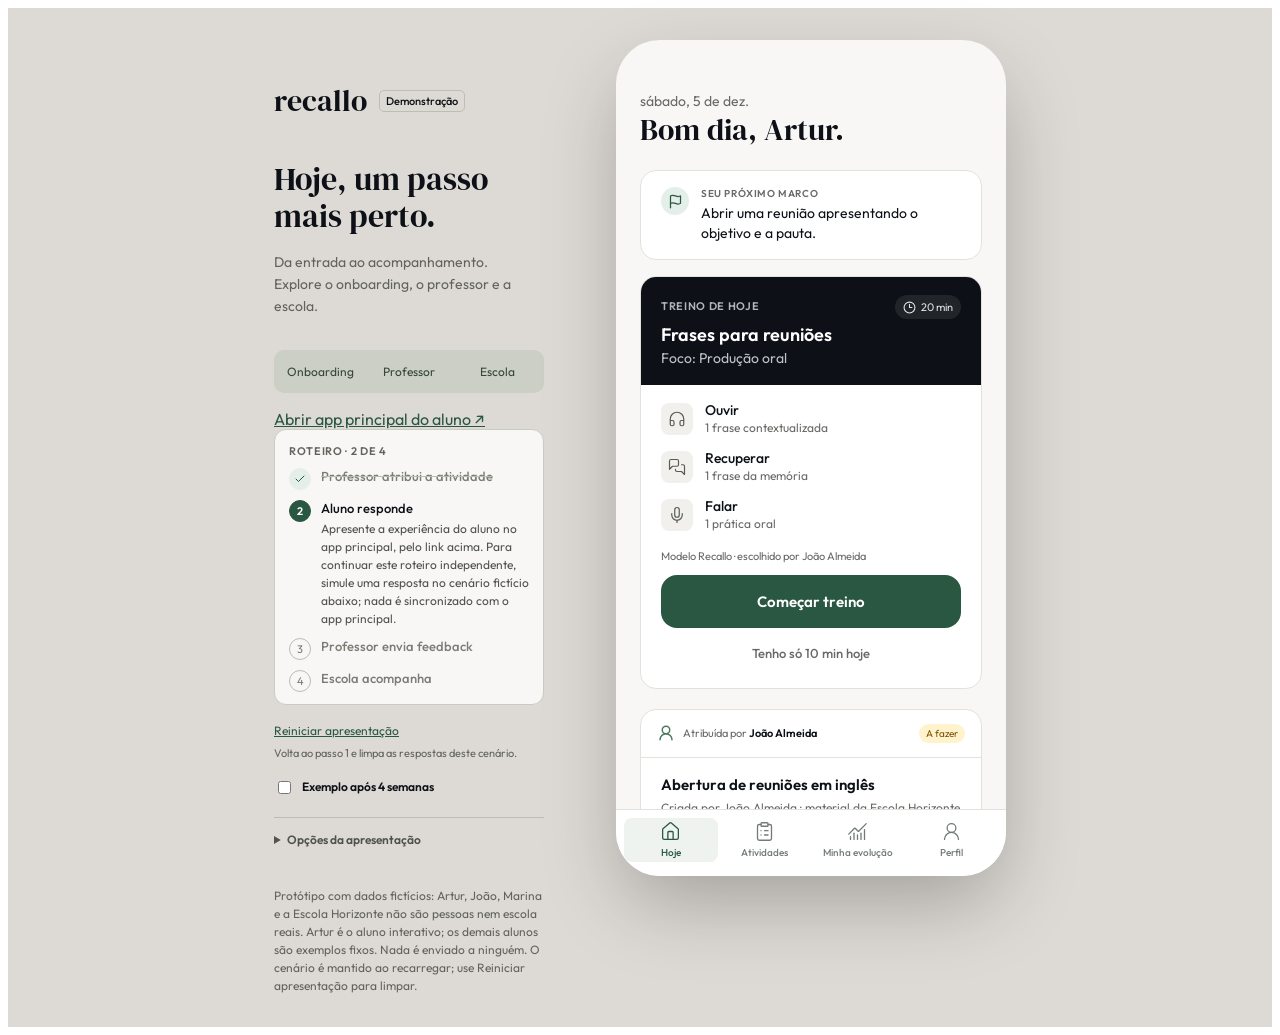
==== commit 39e4ca81: "Replace student presentation tab with onboarding demo" ====
--- a/index.html
+++ b/index.html
@@ -6,7 +6,7 @@
     <meta name="theme-color" content="#2a5741" />
     <title>Recallo · Demonstração para escolas</title>
     <meta name="description" content="Demonstração interativa da experiência Recallo para aluno, professor e escola, com dados fictícios." />
-    <script type="module" crossorigin src="/assets/index-BAZgdXwG.js"></script>
+    <script type="module" crossorigin src="/assets/index-CfJgVOan.js"></script>
     <link rel="stylesheet" crossorigin href="/assets/index-De7ekRTb.css">
   </head>
   <body>
